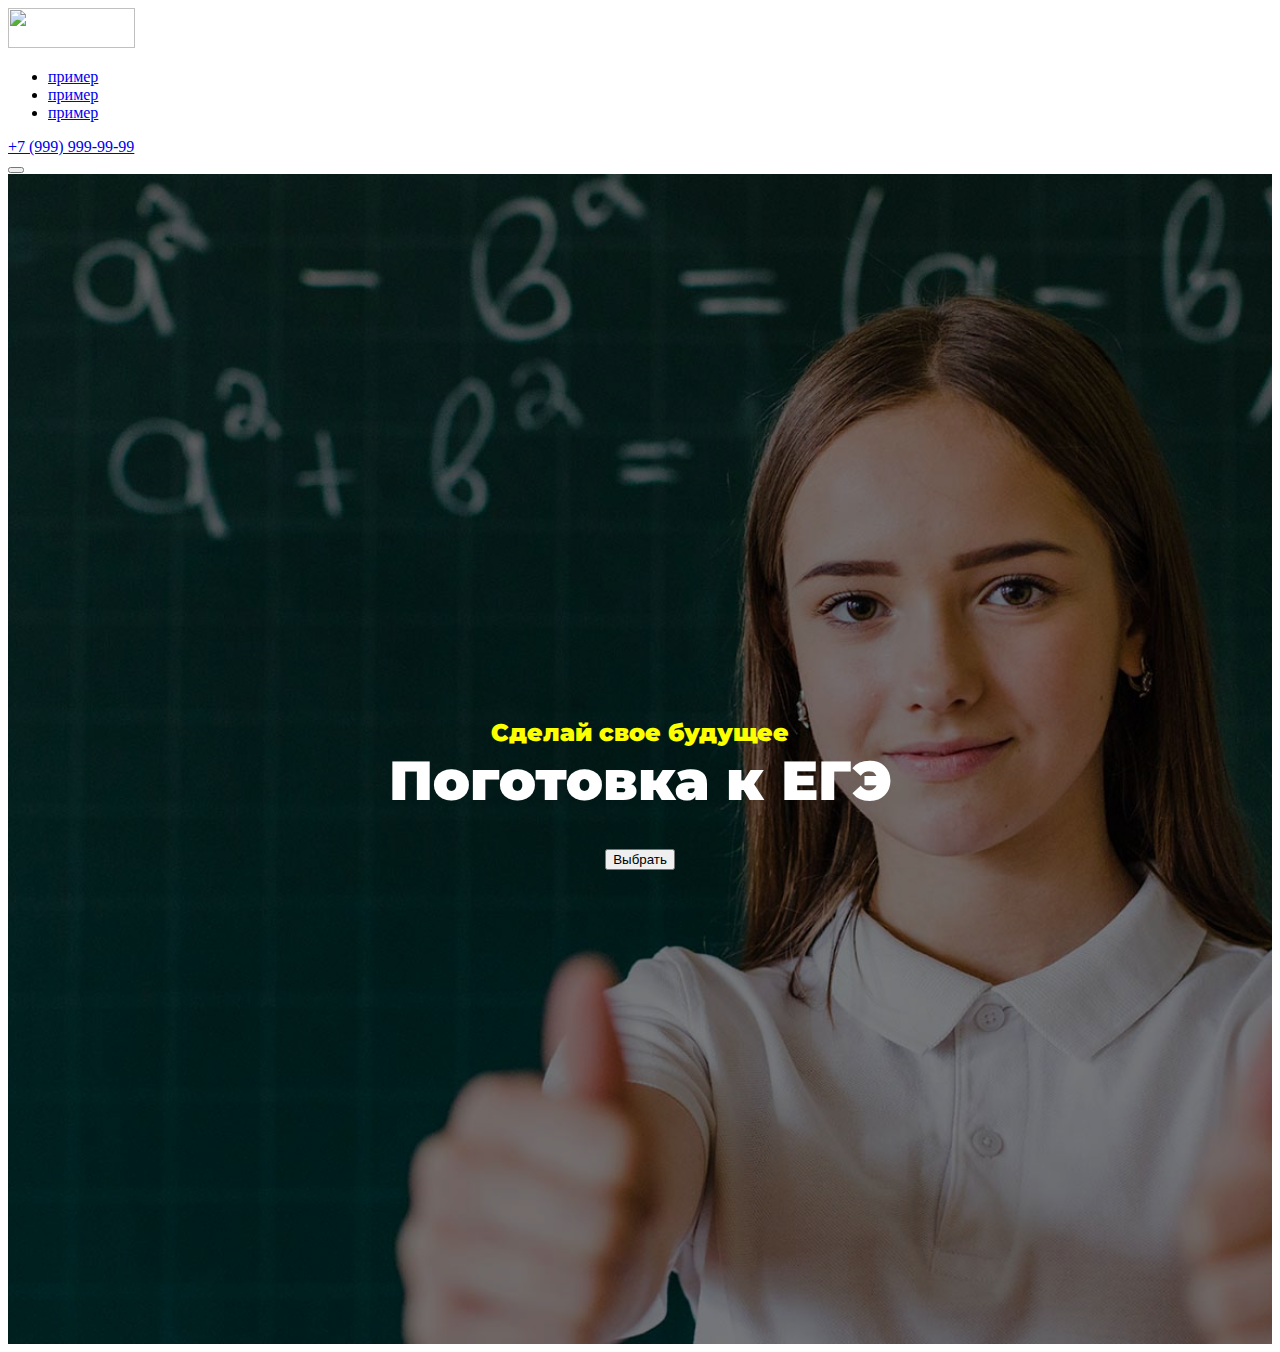
==== site/index.html @ 7fc8868a "site" ====
<!DOCTYPE html>
<html lang="ru">
<head>
  <meta charset="UTF-8">
  <meta name="viewport" content="width=device-width, initial-scale=1.0">
  <meta http-equiv="X-UA-Compatible" content="ie=edge">

  <link href="https://fonts.googleapis.com/css?family=Montserrat:900|Roboto:300&display=swap&subset=cyrillic" rel="stylesheet">

  <link rel="icon" href="img/common/book-and-pencil.png"  type="image/png">
  <link rel="stylesheet" href="css/normalize.css">
  <link rel="stylesheet" href="css/components.css">
  <link rel="stylesheet" href="css/main.css">
  <link rel="stylesheet" href="css/header-page.css">
  <link rel="stylesheet" href="css/section-top.css">

  <title>ЕГЭ ЛЕГКО</title>
</head>
<body>

<!-- header-page -->
<header class="header-page">
  <div class="container header-page__container">
    <div class="header-page__start">
      <div class="logo">
        <img class="logo__img" src="img/common/read.svg" alt="" width="127" height="40">
      </div>
    </div>
    <div class="header-page__end">
      <nav class="header-page__nav">
        <ul class="header-page__ul">
          <li class="header-page__li">
            <a class="header-page__link" href="#">
              <span class="header-page__text">пример</span>
            </a>
          </li>
          <li class="header-page__li">
            <a class="header-page__link" href="#">
              <span class="header-page__text">пример</span>
            </a>
          </li>
          <li class="header-page__li">
            <a class="header-page__link" href="#">
              <span class="header-page__text">пример</span>
            </a>
          </li>
        </ul>
      </nav>
      <div class="phone">
        <a class="phone__item header-page__phone" href="tel:+79999999999">+7 (999) 999-99-99</a>
      </div>
      <div class="header-page__hamburger">
        <button class="btn-menu" type="button">
          <span class="btn-menu__box">
            <span class="btn-menu__inner"></span>
          </span>
        </button>
      </div>
    </div>
  </div>
</header>
<!-- /.header-page -->


<!-- section-top -->
<section class="section-top">
  <div class="container section-top__container">
    <p class="section-top__info">Сделай свое будущее</p>
    <h1 class="section-top__title">Поготовка к ЕГЭ</h1>
    <div class="section-top__btn">
      <button class="btn" type="button">Выбрать</button>
    </div>
  </div>
</section>
<!-- /.section-top -->



</body>
</html>
---- site/css/section-top.css ----
.section-top {
  height: 100vh;
  min-height: 600px;
  background: #0e1419 url(../img/section-top/metodologia-abn-matematicas-simples-divertidas.jpg) no-repeat center;
  background-size: cover;
  color: #fff;
  display: flex;
  justify-content: center;
  align-items: center;
  text-align: center;
  position: relative;
  padding: 170px 0 100px;
}

.section-top::before {
  content: '';
  position: absolute;
  top: 0;
  left: 0;
  background: rgba(0,0,0,0.5);
  width: 100%;
  height: 100%;
}

.section-top__container {
  position: relative;
  width: 520px;
}

.section-top__info {
  font-size: 24px;
  font-family: 'Montserrat', sans-serif;
  font-weight: 900;
  color: #fcff00;
  margin: 0;
}

.section-top__title {
  font-family: 'Montserrat', sans-serif;
  font-size: 55px;
  font-weight: 900;
  margin: 0 0 35px;
}

@media (max-width: 992px) {
  .section-top {
    padding-top: 150px;
  }
}

@media (max-width: 576px) {
  .section-top__info {
    font-size: 18px;
  }

  .section-top__title {
    font-size: 40px;
  }
}

@media (max-width: 360px) {
  .section-top__title {
    font-size: 34px;
  }
}
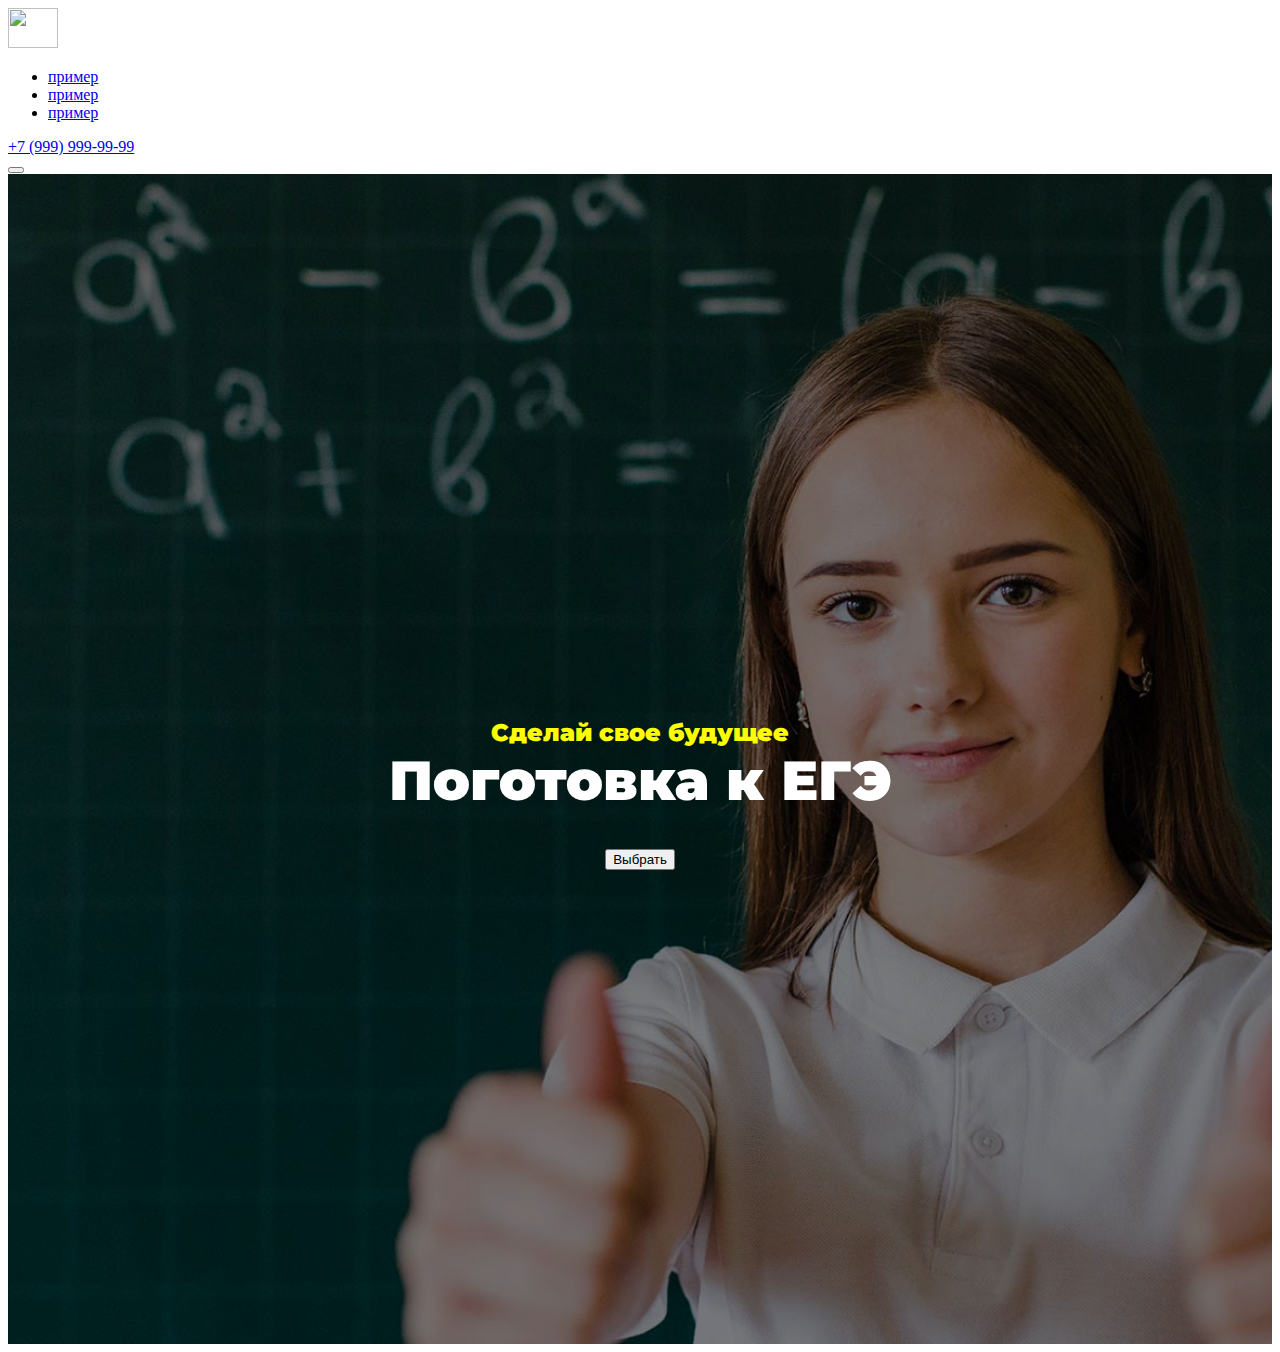
==== commit 06d008b2: "Update index.html" ====
--- a/site/index.html
+++ b/site/index.html
@@ -23,7 +23,7 @@
   <div class="container header-page__container">
     <div class="header-page__start">
       <div class="logo">
-        <img class="logo__img" src="img/common/read.svg" alt="" width="127" height="40">
+        <img class="logo__img" src="img/common/read.svg" alt="" width="50" height="40">
       </div>
     </div>
     <div class="header-page__end">
@@ -77,4 +77,4 @@
 
 
 </body>
-</html>+</html>
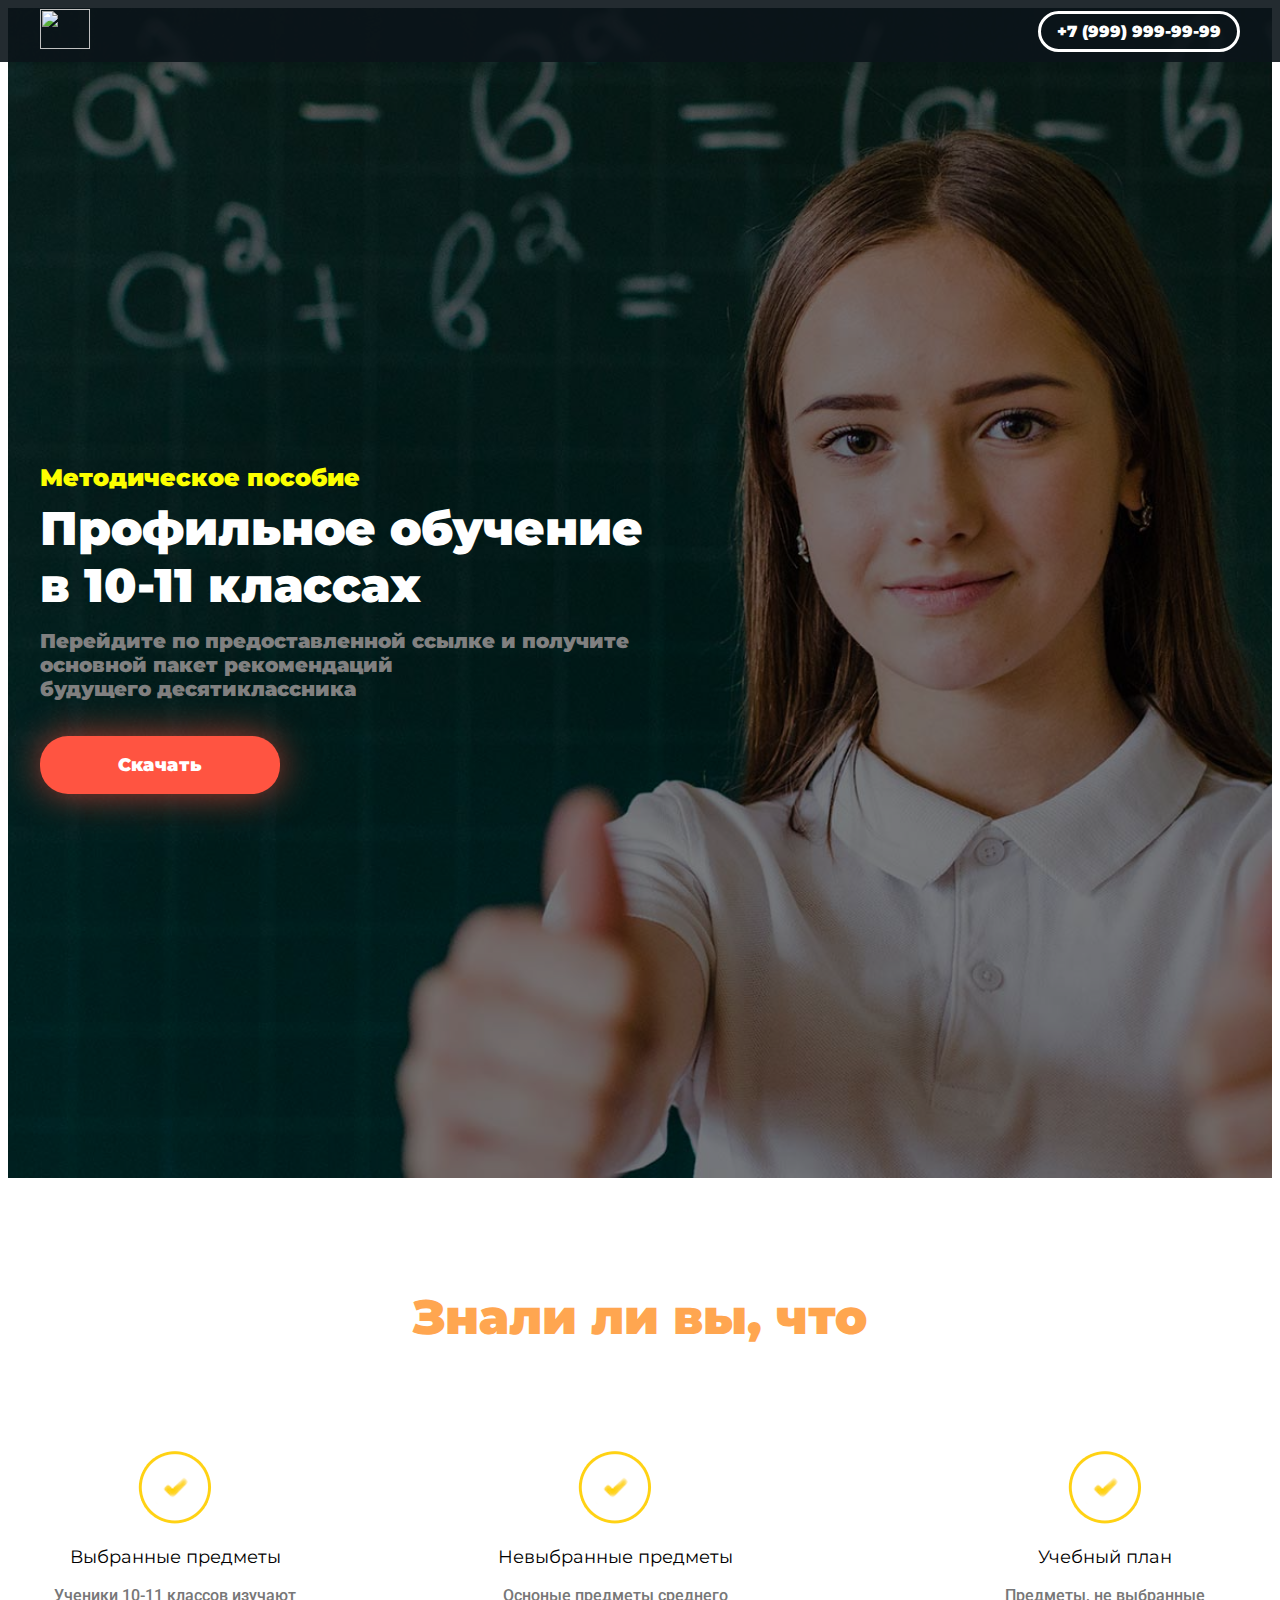
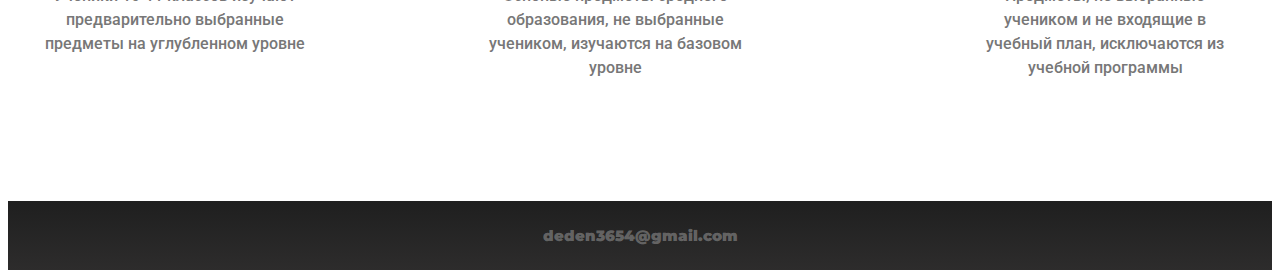
==== commit f30a9178: "mb last" ====
--- a/site/index.html
+++ b/site/index.html
@@ -13,7 +13,8 @@
   <link rel="stylesheet" href="css/main.css">
   <link rel="stylesheet" href="css/header-page.css">
   <link rel="stylesheet" href="css/section-top.css">
-
+  <link rel="stylesheet" href="css/info.css">
+  <link rel="stylesheet" href="css/footer-page.css">
   <title>ЕГЭ ЛЕГКО</title>
 </head>
 <body>
@@ -27,35 +28,10 @@
       </div>
     </div>
     <div class="header-page__end">
-      <nav class="header-page__nav">
-        <ul class="header-page__ul">
-          <li class="header-page__li">
-            <a class="header-page__link" href="#">
-              <span class="header-page__text">пример</span>
-            </a>
-          </li>
-          <li class="header-page__li">
-            <a class="header-page__link" href="#">
-              <span class="header-page__text">пример</span>
-            </a>
-          </li>
-          <li class="header-page__li">
-            <a class="header-page__link" href="#">
-              <span class="header-page__text">пример</span>
-            </a>
-          </li>
-        </ul>
-      </nav>
       <div class="phone">
         <a class="phone__item header-page__phone" href="tel:+79999999999">+7 (999) 999-99-99</a>
       </div>
-      <div class="header-page__hamburger">
-        <button class="btn-menu" type="button">
-          <span class="btn-menu__box">
-            <span class="btn-menu__inner"></span>
-          </span>
-        </button>
-      </div>
+
     </div>
   </div>
 </header>
@@ -65,16 +41,64 @@
 <!-- section-top -->
 <section class="section-top">
   <div class="container section-top__container">
-    <p class="section-top__info">Сделай свое будущее</p>
-    <h1 class="section-top__title">Поготовка к ЕГЭ</h1>
+    <p class="section-top__info">Методическое пособие</p>
+    <h1 class="section-top__title">Профильное обучение<br>в 10-11 классах </h1>
+    <p class="section-top__info2">Перейдите по предоставленной ссылке и получите <br>основной пакет рекомендаций<br>будущего десятиклассника</p>
     <div class="section-top__btn">
-      <button class="btn" type="button">Выбрать</button>
+      <button class="btn" type="button">Скачать</button>
     </div>
   </div>
 </section>
 <!-- /.section-top -->
 
+<!-- /.section-pluses -->
+<section class="section section-pluses">
+  <div class="container">
+    <header class="section-header">
+      <h2 class="section__title section__title--accent">Знали ли вы, что</h2>
+    </header>  
+  </div>
+</section>
+<!-- /.section-pluses -->
 
+<section id="services">
+  <div class="container">
+    <div class="services clearfix">
+      <div class="services__item">
+        <img src="img/icon22.png" alt="Услуга">
+        <h3>Выбранные предметы</h3>
+        <p>
+          Ученики 10-11 классов изучают предварительно
+           выбранные предметы на углубленном уровне
+        </p>
+      </div>
+      <div class="services__item">
+        <img src="img/icon22.png" alt="Услуга">
+        <h3>Невыбранные предметы</h3>
+        <p>
+          Осноные предметы среднего образования,
+           не выбранные учеником, изучаются на базовом уровне
+        </p>
+      </div>
+      <div class="services__item">
+        <img src="img/icon22.png" alt="Услуга">
+        <h3>Учебный план</h3>
+        <p>
+          Предметы, не выбранные учеником
+           и не входящие в учебный план, исключаются из учебной программы
+        </p>
+      </div>
+    </div>
+  </div>
+</section>
+
+<!-- footer-page -->
+<footer class="footer-page">
+  <div class="container">
+    <div class="footer-page__text">deden3654@gmail.com</div>
+  </div>
+</footer>
+<!-- /.footer-page -->
 
 </body>
-</html>
+</html>--- a/site/css/components.css
+++ b/site/css/components.css
@@ -0,0 +1,150 @@
+/* btn start */
+.btn {
+  background-color: #ff5441;
+  color: #fff;
+  display: inline-block;
+  padding: 18px 20px;
+  width: 240px;
+  max-width: 100%;
+  border-radius: 28px;
+  font-family: 'Montserrat', sans-serif;
+  font-weight: 900;
+  font-size: 18px;
+  border: 0;
+  cursor: pointer;
+  text-align: center;
+  letter-spacing: .02em;
+  box-shadow: 0px 0px 38px 0px rgba(212, 66, 50, 0.8);
+  transition: background .2s;
+}
+
+.btn:hover {
+  background: #ec4b38;
+}
+
+.btn:active {
+  opacity: 0.8;
+  transform: scale(.95);
+}
+
+@media (max-width: 576px) {
+  .btn {
+    font-size: 16px;
+    padding: 16px 20px;
+    width: 220px;
+  }
+}
+/* btn end */
+
+/* container start */
+.container {
+  padding: 0 15px;
+  width: 1200px;
+  max-width: 100%;
+  margin: 0 auto;
+}
+/* container end */
+
+
+/* phone start */
+.phone__item {
+  font-family: 'Montserrat', sans-serif;
+  font-weight: 900;
+  color: #fff;
+  text-decoration: none;
+  display: inline-block;
+  border: 3px solid #fff;
+  padding: 8px 16px;
+  border-radius: 21.5px;
+  transition: background .2s, opacity .2s;
+}
+
+.phone__item:hover {
+  color: #1f1f1f;
+  background: #fff;
+}
+
+.phone__item:active {
+  opacity: 0.8;
+}
+/* phone end */
+
+/* btn-menu start */
+.btn-menu {
+  background: none;
+  border-radius: 0;
+  cursor: pointer;
+  display: inline-block;
+  padding: 15px;
+  border: 0;
+}
+
+.btn-menu__box {
+  display: inline-block;
+  width: 40px;
+  height: 24px;
+}
+
+.btn-menu__inner::before,
+.btn-menu__inner::after,
+.btn-menu__inner {
+  background: #fff;
+  width: 100%;
+  height: 4px;
+  border-radius: 5px;
+}
+
+.btn-menu__inner {
+  display: block;
+  top: 50%;
+  position: relative;
+}
+
+.btn-menu__inner::before,
+.btn-menu__inner::after {
+  content: '';
+  position: absolute;
+  left: 0;
+}
+
+.btn-menu__inner::before {
+  top: -10px;
+}
+
+.btn-menu__inner::after {
+  bottom: -10px;
+}
+/* btn-menu end */
+
+
+/* section start */
+.section {
+  padding: 110px 0;
+}
+
+@media (max-width: 576px){
+  .section {
+    padding: 90px 0;
+  }
+}
+
+.section__title {
+  position: relative;
+  font-size: 48px;
+  text-align: center;
+  margin: 0 auto 40px;
+  font-family: 'Montserrat', sans-serif;
+  font-weight: 900;
+}
+
+.section__title--accent {
+  color: #ffa650;
+
+}
+/* section end */
+
+@media (max-width: 576px){
+  .section__title {
+    font-size: 38px;
+  }
+}--- a/site/css/header-page.css
+++ b/site/css/header-page.css
@@ -0,0 +1,109 @@
+.header-page {
+  position: absolute;
+  top: 0;
+  left: 0;
+  width: 100%;
+  z-index: 5;
+  background: rgba(11, 20, 25, 0.9);
+  padding: 9px 0;
+  overflow: hidden;
+}
+
+.header-page__container {
+  display: flex;
+  justify-content: space-between;
+  align-items: center;
+}
+
+.header-page__end {
+  display: flex;
+  align-items: center;
+}
+
+.header-page__nav {
+  margin-right: 15px;
+}
+
+.header-page__ul {
+  list-style: none;
+  display: flex;
+  margin: 0;
+  padding: 0;
+}
+
+.header-page__link {
+  color: #fff;
+  text-decoration: none;
+  display: block;
+  padding: 15px 35px;
+  font-family: 'Montserrat', sans-serif;
+  font-weight: 900;
+  font-size: 18px;
+  position: relative;
+}
+
+.header-page__link::before {
+  content: '';
+  position: absolute;
+  top: 50%;
+  left: 0;
+  background: #fff;
+  width: 100%;
+  height: calc(100% + 40px);
+  transform: translateY(-50%);
+  opacity: 0;
+  transition: all .2s;
+}
+
+.header-page__link:hover::before {
+  opacity: 1;
+}
+
+.header-page__text {
+  position: relative;
+  transition: all .2s;
+}
+
+.header-page__link:hover .header-page__text {
+  color: #1f1f1f;
+}
+
+.header-page__hamburger {
+  display: none;
+  margin-right: -15px;
+}
+
+@media (max-width: 1200px) {
+  .header-page__link {
+    font-size: 16px;
+    padding: 12px 30px;
+  }
+
+  .header-page__phone {
+    font-size: 14px;
+    padding: 7px 16px;
+  }
+}
+
+@media (max-width: 992px) {
+  .header-page__nav {
+    display: none;
+  }
+
+  .header-page__hamburger {
+    display: block;
+  }
+
+  .header-page {
+    padding: 5px 0;
+  }
+}
+
+@media (max-width: 480px) {
+  .header-page__phone {
+    display: none;
+  }
+  .header-page__hamburger{
+    margin-left: -15px;
+  } 
+}--- a/site/css/section-top.css
+++ b/site/css/section-top.css
@@ -5,9 +5,8 @@
   background-size: cover;
   color: #fff;
   display: flex;
-  justify-content: center;
   align-items: center;
-  text-align: center;
+  text-align: left;
   position: relative;
   padding: 170px 0 100px;
 }
@@ -24,7 +23,7 @@
 
 .section-top__container {
   position: relative;
-  width: 520px;
+
 }
 
 .section-top__info {
@@ -32,13 +31,21 @@
   font-family: 'Montserrat', sans-serif;
   font-weight: 900;
   color: #fcff00;
-  margin: 0;
+  margin: 0 0 8px;
 }
 
 .section-top__title {
   font-family: 'Montserrat', sans-serif;
-  font-size: 55px;
+  font-size: 47px;
   font-weight: 900;
+  margin: 0 0 15px;
+}
+
+.section-top__info2 {
+  font-family: 'Montserrat', sans-serif;
+  font-size: 20px;
+  font-weight: 900;
+  color: #808080;
   margin: 0 0 35px;
 }
 
@@ -54,12 +61,29 @@
   }
 
   .section-top__title {
-    font-size: 40px;
+    font-size: 38px;
+  }
+}
+@media (max-width: 480px) {
+  .section-top__title {
+    font-size: 33px;
+  }
+  .section-top__info2{
+    font-size: 15px;
+  }
+}
+@media (max-width: 360px) {
+  .section-top__title {
+    font-size: 30px;
+  }
+  .section-top__info2{
+    display: none;
   }
 }
 
-@media (max-width: 360px) {
-  .section-top__title {
-    font-size: 34px;
+@media (max-width: 410px) {
+  .section-top {  
+    background: #0e1419 url(../img/section-top/410.jpg) no-repeat center;
+    background-size: cover;
   }
 }--- a/site/css/info.css
+++ b/site/css/info.css
@@ -0,0 +1,52 @@
+.services {
+	margin-top: -45px;
+    margin
+}
+
+.services__item	{
+	width: 270px;
+	float: left;
+	text-align: center;
+    
+}
+
+.services__item h3 {
+	font-size: 18px;
+	margin-bottom: 5px;
+    font-family: 'Montserrat', sans-serif;
+    font-weight: 400;
+}
+
+.services__item p {
+	color: #777777;
+	font-size: 16px;
+	line-height: 1.5em;
+    font-family: 'Roboto', sans-serif;
+    font-weight: 500;
+}
+
+.services__item:last-child {
+	float: right;
+}
+
+.services__item:nth-child(2) {
+	margin-left: 170px;
+}
+
+#services {
+    padding-bottom: 350px;
+}
+
+@media (max-width: 992px) {
+    .services__item:last-child {
+        float: left;
+    }
+    
+    .services__item:nth-child(2) {
+        margin-left: 0px;
+    }
+    #services {
+        padding-bottom: 800px;
+    }
+    
+}--- a/site/css/footer-page.css
+++ b/site/css/footer-page.css
@@ -0,0 +1,13 @@
+.footer-page {
+    
+    background: linear-gradient(to top, #2d2c2c, #1f1f1f);
+    padding: 25px 0;
+  }
+  
+  .footer-page__text {
+    font-family: 'Montserrat', sans-serif;
+    color: rgba(255, 255, 255, .3);
+    text-align: center;
+    font-weight: 900;
+    font-size: 15px;
+  }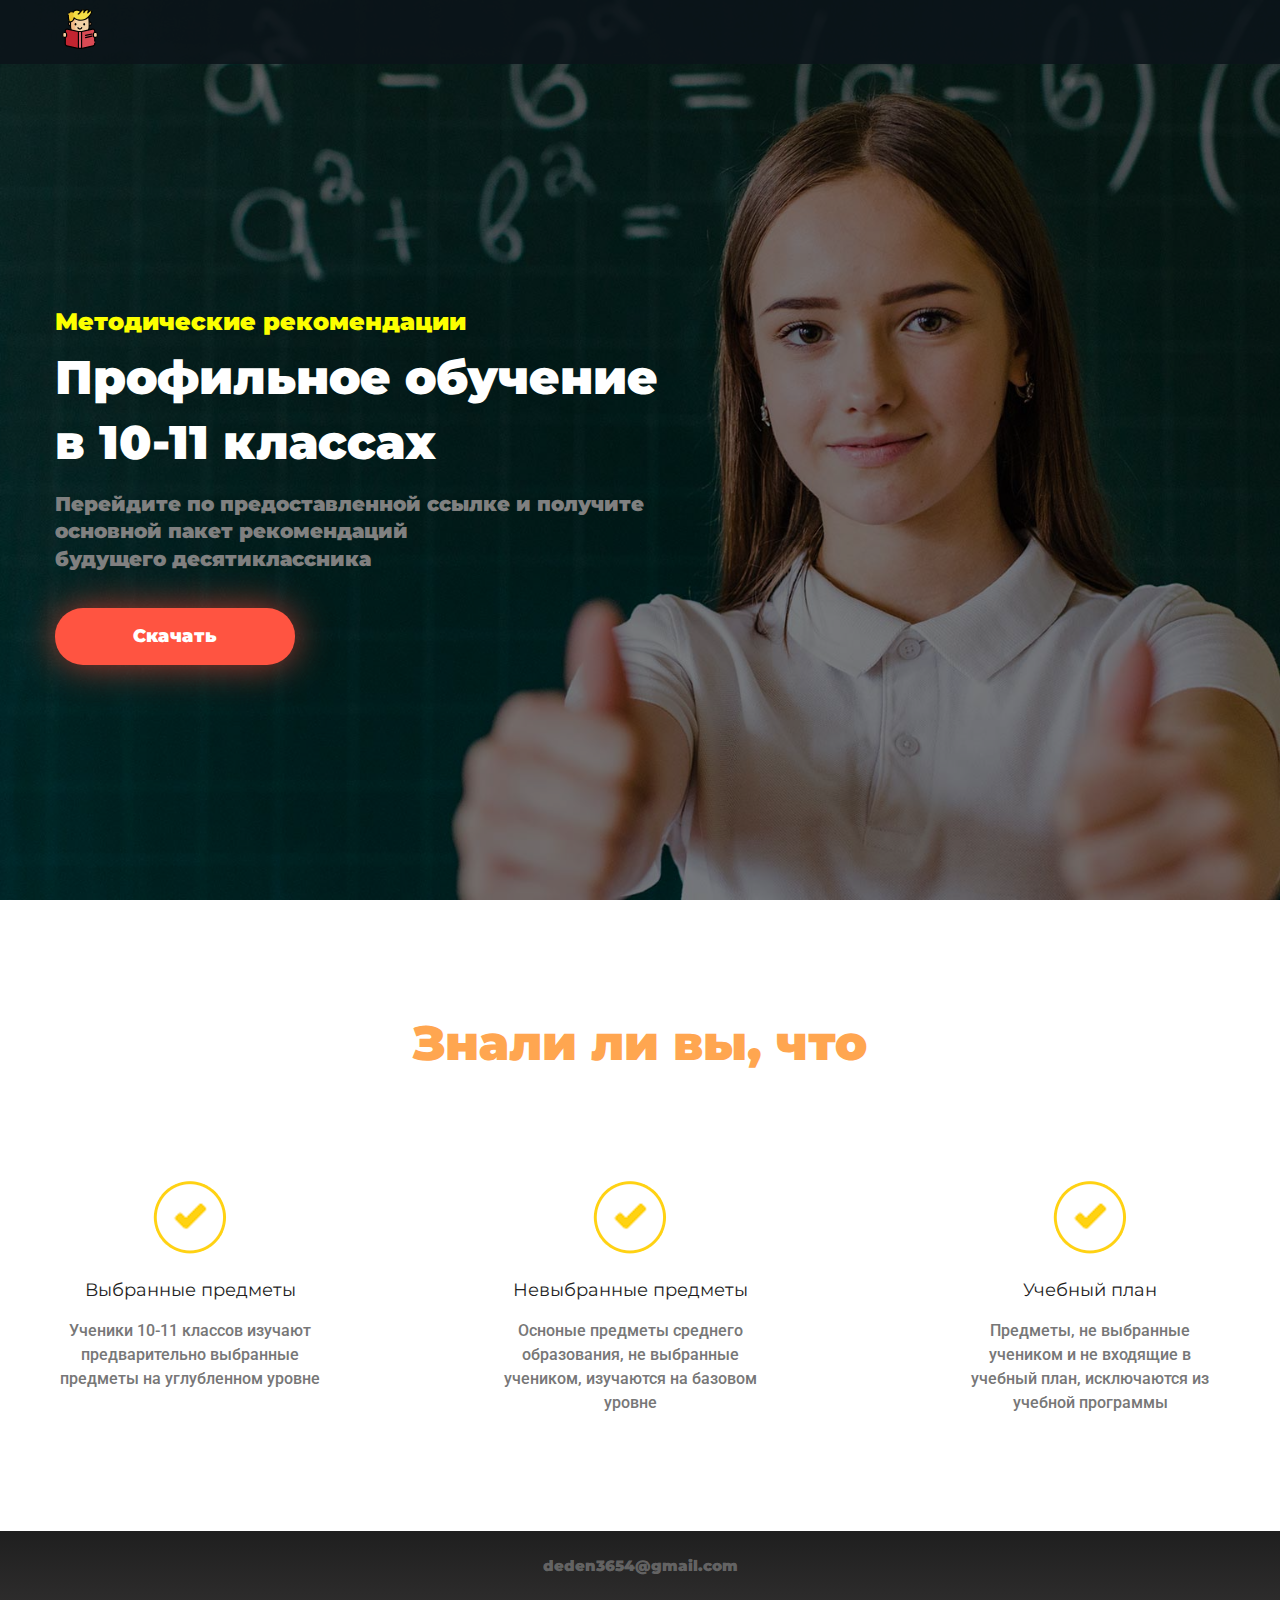
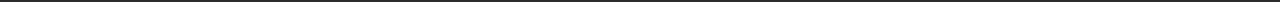
==== commit 83f78cb9: "Add files via upload" ====
--- a/site/index.html
+++ b/site/index.html
@@ -15,7 +15,8 @@
   <link rel="stylesheet" href="css/section-top.css">
   <link rel="stylesheet" href="css/info.css">
   <link rel="stylesheet" href="css/footer-page.css">
-  <title>ЕГЭ ЛЕГКО</title>
+  <link rel="stylesheet" href="css/popup.css">
+  <title>Методические рекомендации по выбору профильного предмета</title>
 </head>
 <body>
 
@@ -27,12 +28,7 @@
         <img class="logo__img" src="img/common/read.svg" alt="" width="50" height="40">
       </div>
     </div>
-    <div class="header-page__end">
-      <div class="phone">
-        <a class="phone__item header-page__phone" href="tel:+79999999999">+7 (999) 999-99-99</a>
-      </div>
 
-    </div>
   </div>
 </header>
 <!-- /.header-page -->
@@ -41,11 +37,11 @@
 <!-- section-top -->
 <section class="section-top">
   <div class="container section-top__container">
-    <p class="section-top__info">Методическое пособие</p>
+    <p class="section-top__info">Методические рекомендации</p>
     <h1 class="section-top__title">Профильное обучение<br>в 10-11 классах </h1>
     <p class="section-top__info2">Перейдите по предоставленной ссылке и получите <br>основной пакет рекомендаций<br>будущего десятиклассника</p>
-    <div class="section-top__btn">
-      <button class="btn" type="button">Скачать</button>
+    <div class="section-top__btn"></div>
+      <button class="btn product__btn" type="button" data-popup="popup-thanks">Скачать</button>
     </div>
   </div>
 </section>
@@ -55,7 +51,7 @@
 <section class="section section-pluses">
   <div class="container">
     <header class="section-header">
-      <h2 class="section__title section__title--accent">Знали ли вы, что</h2>
+      <h2 class="page-title page-title--accent">Знали ли вы, что</h2>
     </header>  
   </div>
 </section>
@@ -65,7 +61,7 @@
   <div class="container">
     <div class="services clearfix">
       <div class="services__item">
-        <img src="img/icon22.png" alt="Услуга">
+        <img src="img/icon222.png" alt="Услуга">
         <h3>Выбранные предметы</h3>
         <p>
           Ученики 10-11 классов изучают предварительно
@@ -73,7 +69,7 @@
         </p>
       </div>
       <div class="services__item">
-        <img src="img/icon22.png" alt="Услуга">
+        <img src="img/icon222.png" alt="Услуга">
         <h3>Невыбранные предметы</h3>
         <p>
           Осноные предметы среднего образования,
@@ -81,7 +77,7 @@
         </p>
       </div>
       <div class="services__item">
-        <img src="img/icon22.png" alt="Услуга">
+        <img src="img/icon222.png" alt="Услуга">
         <h3>Учебный план</h3>
         <p>
           Предметы, не выбранные учеником
@@ -100,5 +96,36 @@
 </footer>
 <!-- /.footer-page -->
 
+<!-- popup-thanks -->
+<div class="popup popup-thanks ">
+  <div class="popup__wrapper">
+    <div class="popup__inner">
+      <div class="popup__content">
+        <button class="btn-close popup__btn-close"></button>
+        <h2 class="page-title popup__title">Успешно!</h2>
+        <p class="popup__subtitle">Файл скачивается...</p>
+      </div>
+    </div>
+  </div>
+</div>
+<!-- /.popup-thanks -->
+
+<!-- popup-error -->
+<div class="popup popup-error ">
+  <div class="popup__wrapper">
+    <div class="popup__inner">
+      <div class="popup__content">
+        <button class="btn-close popup__btn-close"></button>
+        <h2 class="page-title popup__title">Произошла ошибка</h2>
+        <p class="popup__subtitle">Пожалуйста, повторите попытку снова</p>
+      </div>
+    </div>
+  </div>
+</div>
+<!-- /.popup-error -->
+
+  <script src="js/myLib.js"></script>
+  <script src="js/popup.js"></script>  
+
 </body>
 </html>--- a/site/css/components.css
+++ b/site/css/components.css
@@ -45,91 +45,30 @@
 }
 /* container end */
 
-
-/* phone start */
-.phone__item {
-  font-family: 'Montserrat', sans-serif;
-  font-weight: 900;
-  color: #fff;
-  text-decoration: none;
-  display: inline-block;
-  border: 3px solid #fff;
-  padding: 8px 16px;
-  border-radius: 21.5px;
-  transition: background .2s, opacity .2s;
-}
-
-.phone__item:hover {
-  color: #1f1f1f;
-  background: #fff;
-}
-
-.phone__item:active {
-  opacity: 0.8;
-}
-/* phone end */
-
-/* btn-menu start */
-.btn-menu {
-  background: none;
-  border-radius: 0;
-  cursor: pointer;
-  display: inline-block;
-  padding: 15px;
-  border: 0;
-}
-
-.btn-menu__box {
-  display: inline-block;
-  width: 40px;
-  height: 24px;
-}
-
-.btn-menu__inner::before,
-.btn-menu__inner::after,
-.btn-menu__inner {
-  background: #fff;
-  width: 100%;
-  height: 4px;
-  border-radius: 5px;
-}
-
-.btn-menu__inner {
-  display: block;
-  top: 50%;
-  position: relative;
-}
-
-.btn-menu__inner::before,
-.btn-menu__inner::after {
-  content: '';
-  position: absolute;
-  left: 0;
-}
-
-.btn-menu__inner::before {
-  top: -10px;
-}
-
-.btn-menu__inner::after {
-  bottom: -10px;
-}
-/* btn-menu end */
-
-
 /* section start */
 .section {
   padding: 110px 0;
 }
 
-@media (max-width: 576px){
+
+.section__header {
+  margin-bottom: 90px;
+}
+
+@media (max-width: 576px) {
   .section {
     padding: 90px 0;
   }
+
+  .section__header {
+    margin-bottom: 70px;
+  }
 }
 
-.section__title {
-  position: relative;
+/* section end */
+
+/* page-title start */
+.page-title {
   font-size: 48px;
   text-align: center;
   margin: 0 auto 40px;
@@ -137,14 +76,120 @@
   font-weight: 900;
 }
 
-.section__title--accent {
+.page-title--accent {
   color: #ffa650;
+}
 
+@media (max-width: 576px) {
+  .page-title {
+    font-size: 36px;
+  }
 }
-/* section end */
+/* page-title end */
 
 @media (max-width: 576px){
-  .section__title {
+  .page-title {
     font-size: 38px;
   }
-}+}
+
+/* btn-close start */
+.btn-close {
+  position: relative;
+  border: none;
+  cursor: pointer;
+  background: none;
+  padding: 0;
+  width: 50px;
+  height: 50px;
+  display: inline-block;
+  transition: transform .2s, opacity .2s;
+}
+
+.btn-close:hover {
+  transform: scale(1.1);
+}
+
+.btn-close:active {
+  transform: scale(.9);
+  opacity: .8;
+}
+
+
+
+.btn-close::before,
+.btn-close::after {
+  content: '';
+  background: #d2d2d2;
+  height: 40px;
+  width: 3px;
+  position: absolute;
+  border-radius: 10px;
+  top: 50%;
+}
+
+.btn-close::before {
+  transform: translateY(-50%) rotate(45deg);
+}
+
+.btn-close::after {
+  transform: translateY(-50%) rotate(-45deg);
+}
+/* btn-close end */
+
+/* order start */
+.order {
+  max-width: 310px;
+  margin: 0 auto;
+}
+
+
+
+.order__title {
+  font-family: 'Montserrat', sans-serif;
+  margin: 0 0 5px;
+  text-align: center;
+  font-weight: 900;
+}
+
+.order__subtitle {
+  margin: 0 0 30px;
+  font-family: 'Montserrat', sans-serif;
+  color: #a2a2a2;
+  font-weight: 900;
+  text-align: center;
+}
+
+.order__size {
+  font-family: 'Montserrat', sans-serif;
+  color: #a2a2a2;
+  font-weight: 900;
+  margin: 0 auto 30px;
+  text-align: center;
+}
+/* order end */
+
+/* form start */
+.form__input {
+  display: block;
+  width: 100%;
+  padding: 20px 28px;
+  background: #f7f7f7;
+  border-radius: 32px;
+  margin-bottom: 8px;
+  border: 2px solid transparent;
+  outline: none;
+}
+
+.form__input:focus {
+  border-color: #ffa650;
+}
+
+.form__btn {
+  box-shadow: none;
+  width: 100%;
+  background: #ffa650;
+  padding: 22px 28px;
+  border-radius: 50px;
+}
+/* form end */--- a/site/css/main.css
+++ b/site/css/main.css
@@ -0,0 +1,26 @@
+/* 
+font-family: 'Roboto', sans-serif;
+font-family: 'Montserrat', sans-serif;
+
+lg: 1200px
+md: 992px
+sm: 767px
+xs: 576px
+
+*/
+
+* {
+  box-sizing: border-box;
+}
+
+body {
+  font-family: 'Roboto', sans-serif;
+  font-weight: 300;
+  font-size: 16px;
+  line-height: 1.375;
+  color: #1f1f1f;
+}
+
+.no-scroll {
+  overflow: hidden;
+}--- a/site/css/info.css
+++ b/site/css/info.css
@@ -1,6 +1,5 @@
 .services {
 	margin-top: -45px;
-    margin
 }
 
 .services__item	{
@@ -49,4 +48,5 @@
         padding-bottom: 800px;
     }
     
-}+}
+
--- a/site/css/popup.css
+++ b/site/css/popup.css
@@ -0,0 +1,100 @@
+.popup {
+  position: fixed;
+  z-index: 10;
+  top: 0;
+  left: 0;
+  background: rgba(0,0,0,.7);
+  width: 100%;
+  height: 100%;
+  overflow: auto;
+  pointer-events: none;
+  opacity: 0;
+  visibility: hidden;
+}
+
+.popup.is-active {
+  pointer-events: auto;
+  opacity: 1;
+  visibility: visible;
+}
+
+.popup__wrapper {
+  display: table;
+  height: 100%;
+  width: 100%;
+}
+
+.popup__inner {
+  display: table-cell;
+  vertical-align: middle;
+  padding: 50px 0;
+}
+
+.popup__content {
+  background: #fff;
+  padding: 70px 20px;
+  max-width: 730px;
+  margin: 0 auto;
+  position: relative;
+  border-radius: 20px;
+}
+
+.popup__content--fluid {
+  padding-left: 0;
+  padding-right: 0;
+}
+
+.popup__content--centered {
+  display: flex;
+  flex-direction: column;
+  align-items: center;
+}
+
+.popup__btn-close {
+  position: absolute;
+  top: 20px;
+  right: 20px;
+}
+
+.popup__title {
+  margin-bottom: 20px;
+}
+
+.popup__subtitle {
+  margin: 0;
+  text-align: center;
+  font-size: 24px;
+}
+
+.popup__subtitle--order {
+  max-width: 360px;
+  margin: 0 auto 40px;
+}
+
+
+.popup__link {
+  text-decoration: none;
+  color: inherit;
+  white-space: nowrap;
+}
+
+@media (max-width: 767px) {
+  .popup__inner {
+    padding: 0;
+  }
+
+  .popup__content {
+    max-width: 100%;
+    height: 100%;
+    border-radius: 0;
+    padding-top: 100px;
+  }
+
+  .popup__subtitle {
+    font-size: 18px;
+  }
+
+  .popup__subtitle--order {
+    max-width: 260px;
+  }
+}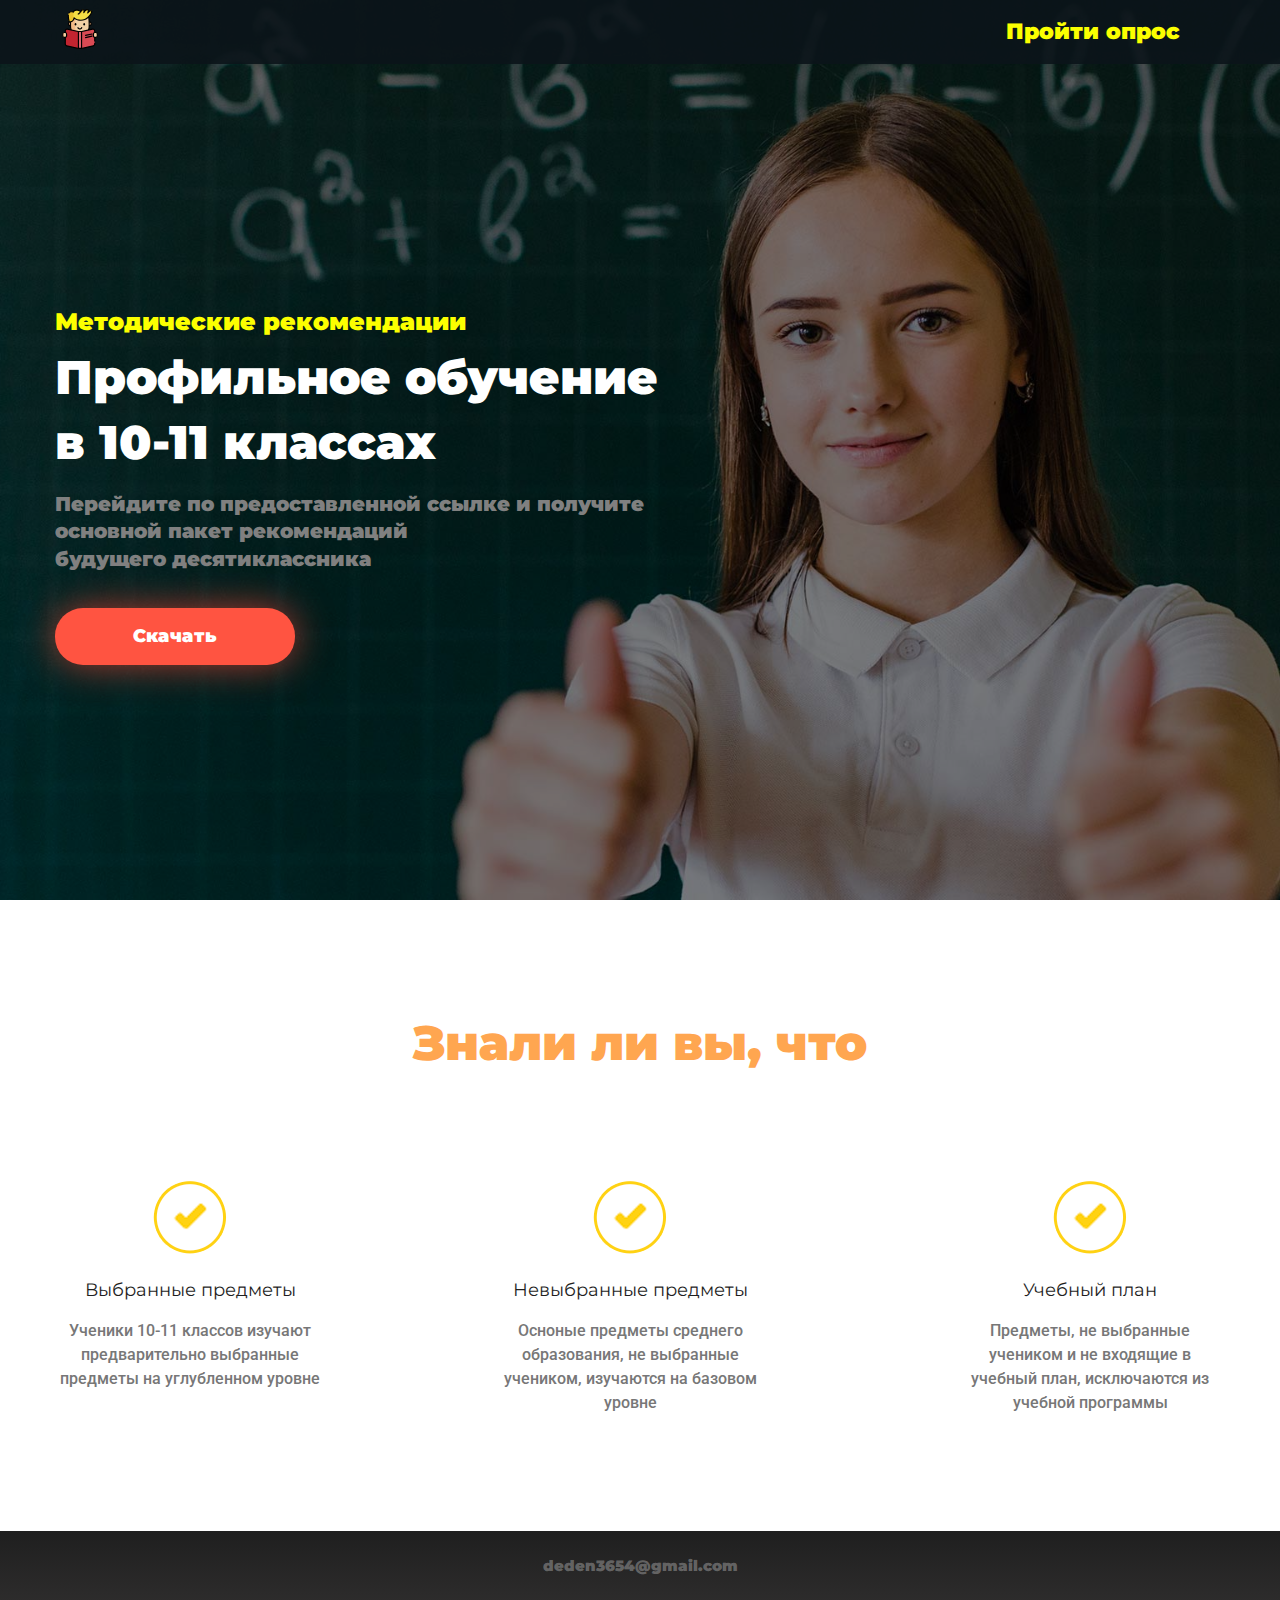
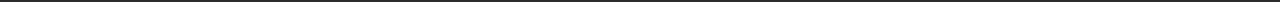
==== commit c6b089f8: "Add files via upload" ====
--- a/site/index.html
+++ b/site/index.html
@@ -28,7 +28,17 @@
         <img class="logo__img" src="img/common/read.svg" alt="" width="50" height="40">
       </div>
     </div>
-
+    <div class="header-page__end">
+      <nav class="header-page__nav">
+        <ul class="header-page__ul">
+          <li class="header-page__li">
+            <a class="header-page__link" href="https://forms.gle/7QDHbQU4HWooZaFcA">
+              <span class="header-page__text">Пройти опрос</span>
+            </a>
+          </li>
+        </ul>
+      </nav>
+    </div>
   </div>
 </header>
 <!-- /.header-page -->
--- a/site/css/components.css
+++ b/site/css/components.css
@@ -16,6 +16,7 @@
   letter-spacing: .02em;
   box-shadow: 0px 0px 38px 0px rgba(212, 66, 50, 0.8);
   transition: background .2s;
+  outline: none;
 }
 
 .btn:hover {
@@ -104,6 +105,7 @@
   height: 50px;
   display: inline-block;
   transition: transform .2s, opacity .2s;
+  outline: none;
 }
 
 .btn-close:hover {
--- a/site/css/header-page.css
+++ b/site/css/header-page.css
@@ -32,13 +32,13 @@
 }
 
 .header-page__link {
-  color: #fff;
+  color: #fbff00;
   text-decoration: none;
   display: block;
-  padding: 15px 35px;
+  padding:  8px 30px;
   font-family: 'Montserrat', sans-serif;
   font-weight: 900;
-  font-size: 18px;
+  font-size: 22px;
   position: relative;
 }
 
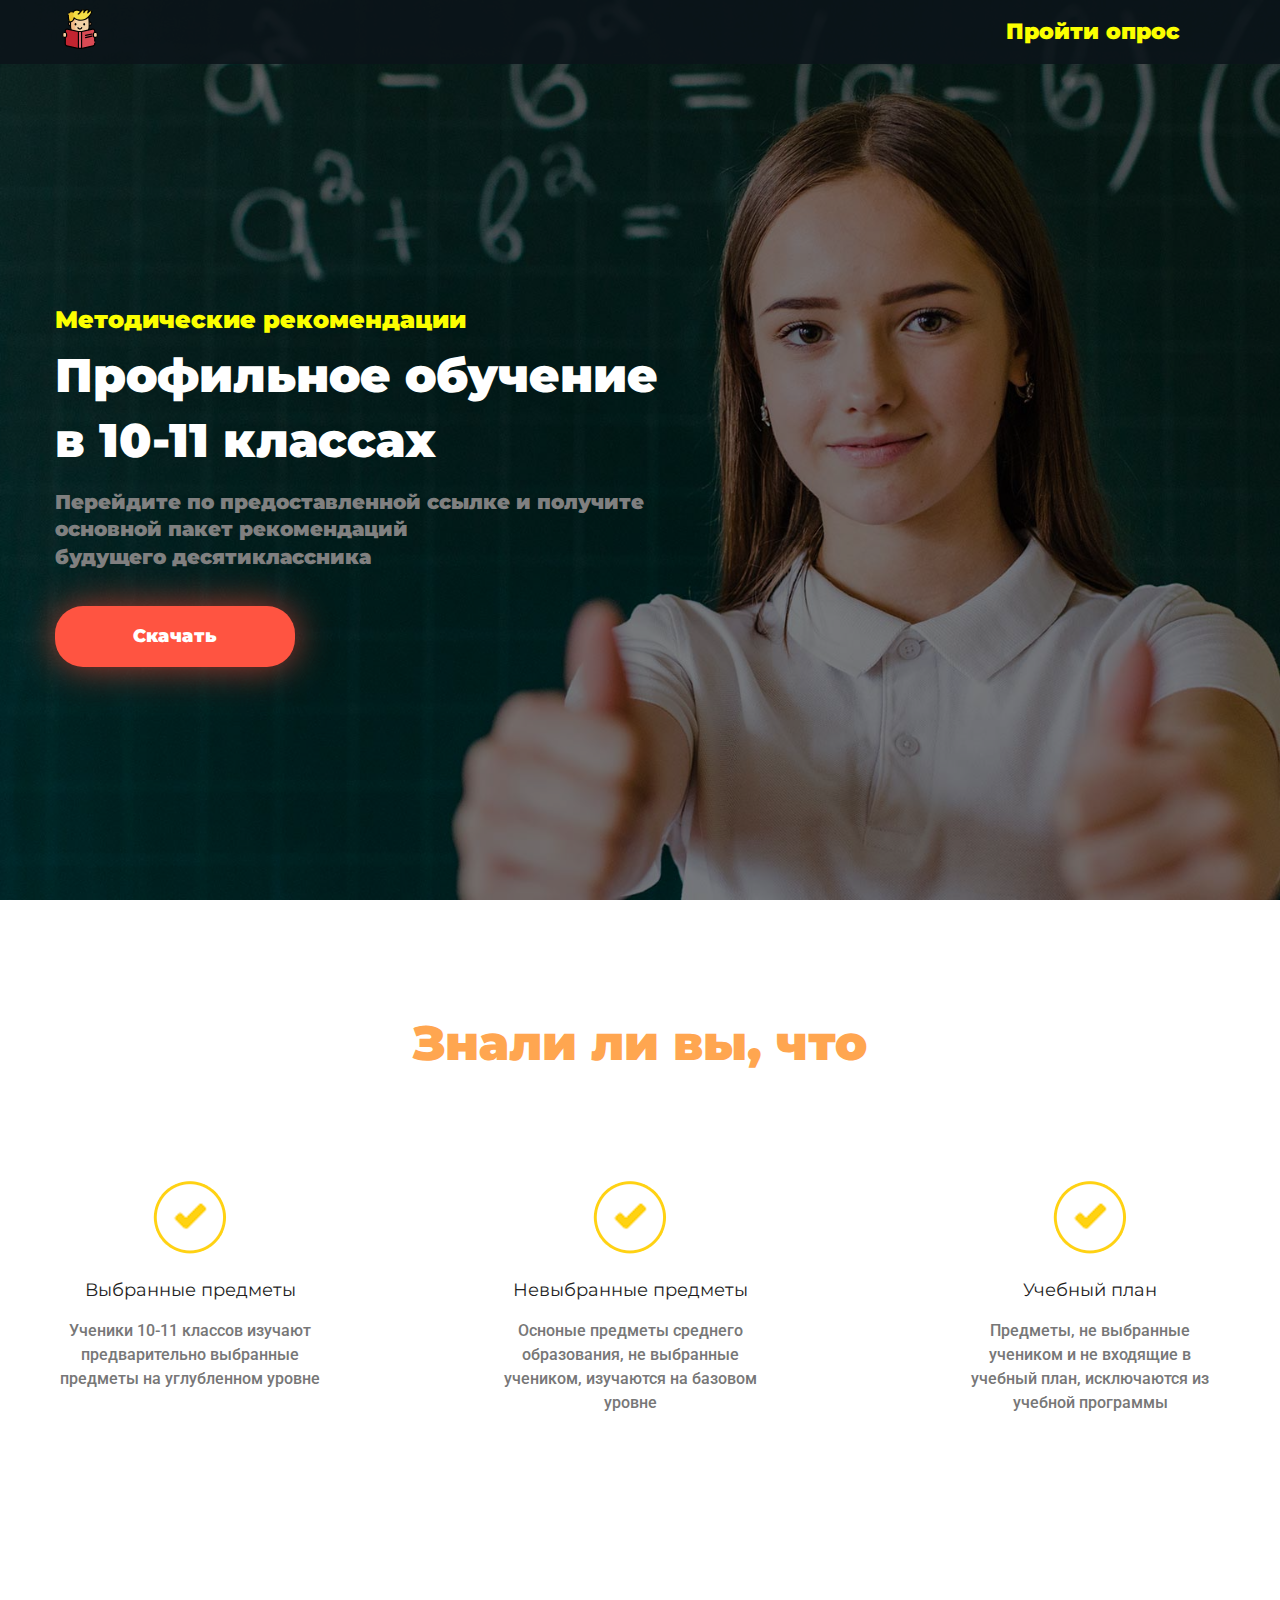
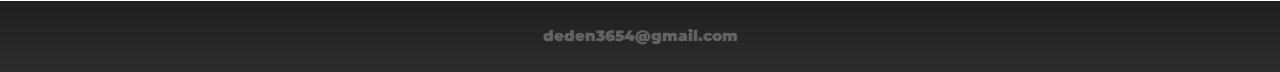
==== commit 697a4b18: "Add files via upload" ====
--- a/site/index.html
+++ b/site/index.html
@@ -51,7 +51,8 @@
     <h1 class="section-top__title">Профильное обучение<br>в 10-11 классах </h1>
     <p class="section-top__info2">Перейдите по предоставленной ссылке и получите <br>основной пакет рекомендаций<br>будущего десятиклассника</p>
     <div class="section-top__btn"></div>
-      <button class="btn product__btn" type="button" data-popup="popup-thanks">Скачать</button>
+      <a class="btn product__btn" type="button" href="https://drive.google.com/file/d/18JK3Kap7Y2Ki_ezFHr8DcbwrK98tRh2k/view?usp=sharing"  download data-popup="popup-thanks">Скачать</a>
+      
     </div>
   </div>
 </section>
--- a/site/css/components.css
+++ b/site/css/components.css
@@ -17,6 +17,7 @@
   box-shadow: 0px 0px 38px 0px rgba(212, 66, 50, 0.8);
   transition: background .2s;
   outline: none;
+  text-decoration: none
 }
 
 .btn:hover {
--- a/site/css/header-page.css
+++ b/site/css/header-page.css
@@ -75,8 +75,8 @@
 
 @media (max-width: 1200px) {
   .header-page__link {
-    font-size: 16px;
-    padding: 12px 30px;
+    font-size: 18px;
+    padding: 8px 30px;
   }
 
   .header-page__phone {
@@ -87,22 +87,9 @@
 
 @media (max-width: 992px) {
   .header-page__nav {
-    display: none;
+    margin-right: -20px;
   }
 
-  .header-page__hamburger {
-    display: block;
-  }
-
-  .header-page {
-    padding: 5px 0;
-  }
-}
-
-@media (max-width: 480px) {
-  .header-page__phone {
-    display: none;
-  }
   .header-page__hamburger{
     margin-left: -15px;
   } 
--- a/site/css/info.css
+++ b/site/css/info.css
@@ -33,7 +33,7 @@
 }
 
 #services {
-    padding-bottom: 350px;
+    padding-bottom: 420px;
 }
 
 @media (max-width: 992px) {
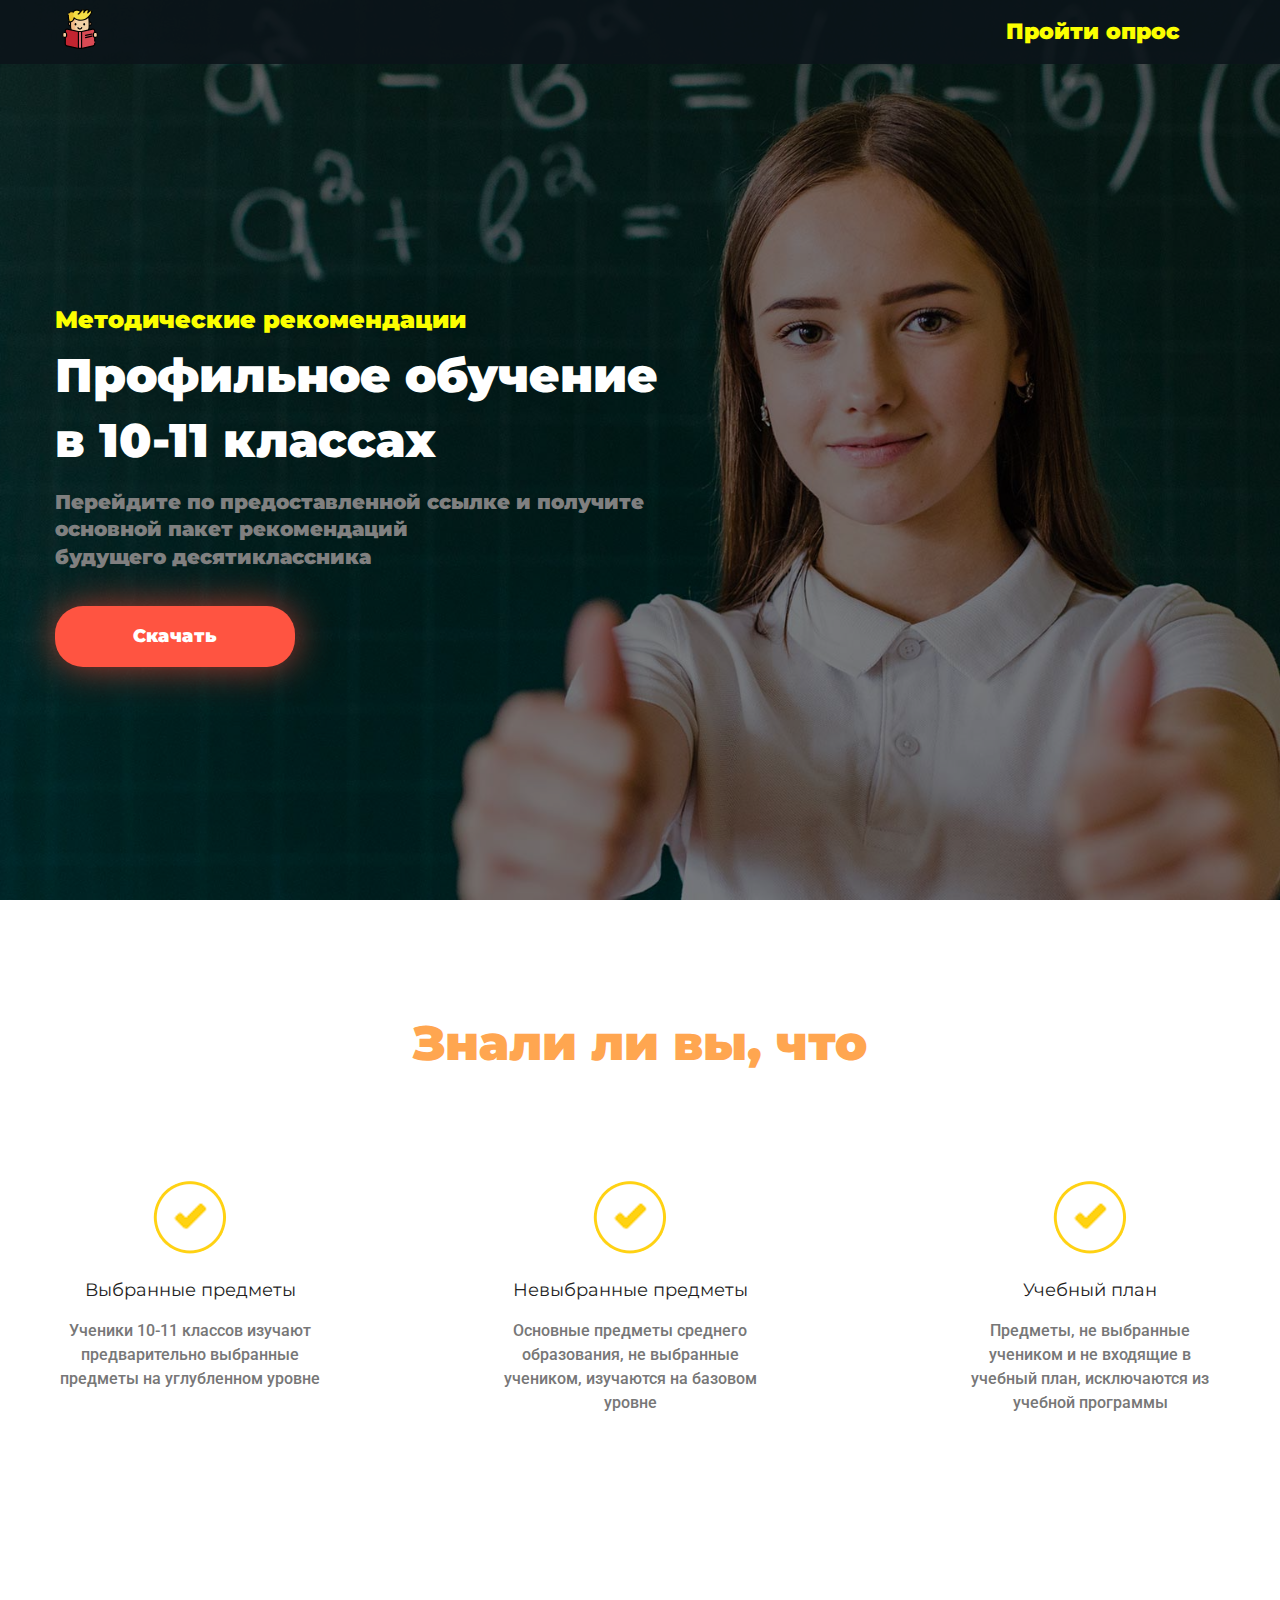
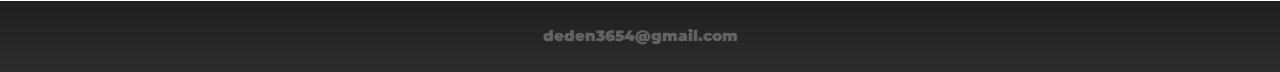
==== commit 1f864e62: "Add files via upload" ====
--- a/site/index.html
+++ b/site/index.html
@@ -51,7 +51,7 @@
     <h1 class="section-top__title">Профильное обучение<br>в 10-11 классах </h1>
     <p class="section-top__info2">Перейдите по предоставленной ссылке и получите <br>основной пакет рекомендаций<br>будущего десятиклассника</p>
     <div class="section-top__btn"></div>
-      <a class="btn product__btn" type="button" href="https://drive.google.com/file/d/18JK3Kap7Y2Ki_ezFHr8DcbwrK98tRh2k/view?usp=sharing"  download data-popup="popup-thanks">Скачать</a>
+      <a class="btn product__btn"  href="dl/Chek-list.pdf"  download >Скачать</a>
       
     </div>
   </div>
@@ -83,7 +83,7 @@
         <img src="img/icon222.png" alt="Услуга">
         <h3>Невыбранные предметы</h3>
         <p>
-          Осноные предметы среднего образования,
+          Основные предметы среднего образования,
            не выбранные учеником, изучаются на базовом уровне
         </p>
       </div>
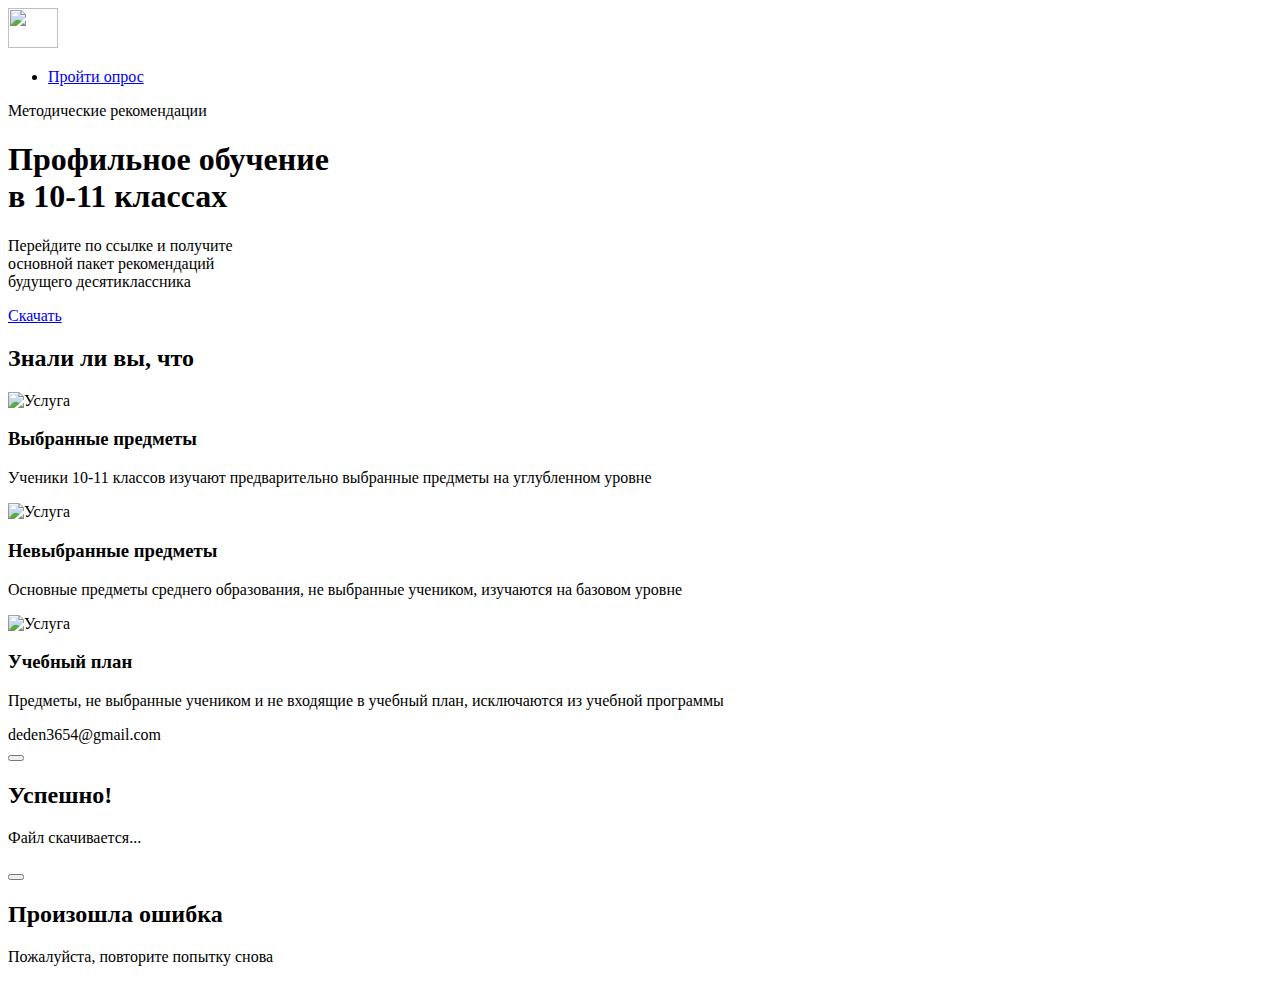
==== commit 8233b46f: "Update index.html" ====
--- a/site/index.html
+++ b/site/index.html
@@ -49,7 +49,7 @@
   <div class="container section-top__container">
     <p class="section-top__info">Методические рекомендации</p>
     <h1 class="section-top__title">Профильное обучение<br>в 10-11 классах </h1>
-    <p class="section-top__info2">Перейдите по предоставленной ссылке и получите <br>основной пакет рекомендаций<br>будущего десятиклассника</p>
+    <p class="section-top__info2">Перейдите по ссылке и получите <br>основной пакет рекомендаций<br>будущего десятиклассника</p>
     <div class="section-top__btn"></div>
       <a class="btn product__btn"  href="dl/Chek-list.pdf"  download >Скачать</a>
       
@@ -139,4 +139,4 @@
   <script src="js/popup.js"></script>  
 
 </body>
-</html>+</html>
